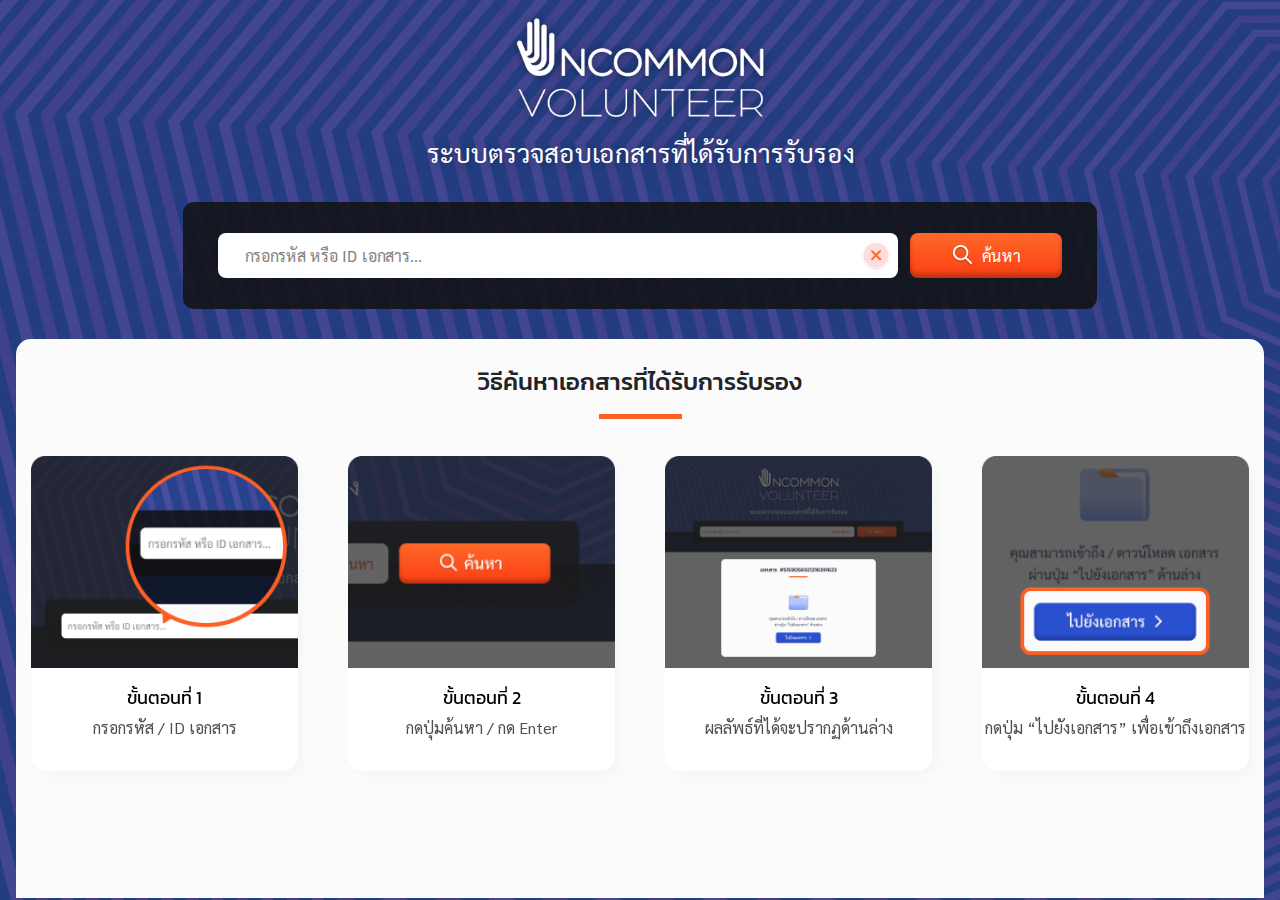
==== index.html @ cd889537 "edit for 01/07/65" ====
<!DOCTYPE html>
<html lang="en">

<head>
  <meta charset="UTF-8">
  <meta http-equiv="X-UA-Compatible" content="IE=edge">
  <meta name="viewport" content="width=device-width, initial-scale=1.0">
  <meta name="viewport" content="width=device-width, initial-scale=1, shrink-to-fit=no">
  <link rel="stylesheet" href="style.css">
  <link rel="stylesheet" href="https://stackpath.bootstrapcdn.com/bootstrap/4.3.1/css/bootstrap.min.css" integrity="sha384-ggOyR0iXCbMQv3Xipma34MD+dH/1fQ784/j6cY/iJTQUOhcWr7x9JvoRxT2MZw1T" crossorigin="anonymous">
  <link rel="stylesheet" href="https://cdnjs.cloudflare.com/ajax/libs/OwlCarousel2/2.3.4/assets/owl.carousel.min.css">
  <link rel="stylesheet" href="https://cdnjs.cloudflare.com/ajax/libs/OwlCarousel2/2.3.4/assets/owl.theme.default.min.css">
  <title>Uncommon</title>
</head>
<body>
    <main class="bg-img">
      <div class="container-new px-3">
        <img class="logo to-center" src="image/logo-uncommon.png" alt="uncommon-logo">
        <span class="title-search text-center focus-expand">ระบบตรวจสอบเอกสารที่ได้รับการรับรอง</span>
        <div class="search-bar d-flex justify-content-center">
          <div class="search-wrapper w-100 h-100  d-flex align-items-center justify-content-center flex-md-row flex-column">
            <div class="w-100 position-relative d-flex  justify-content-center">
              <input class="px-3 input-js w-100" type="text" id="searchBar" placeholder="กรอกรหัส หรือ ID เอกสาร...">
              <button class="clear-search position-absolute" style="top: 18%; right: 1%;">
                <img src="image/icon/x-mark-red.svg" alt="" class="" style="width: inherit; height:inherit;" >
              </button>
            </div>
            <button class="search-button mt-md-0 mt-3 d-flex justify-content-center"><img src="image/search-icon.png">ค้นหา</button>
          </div>
        </div>

        <!-- first-page -->
        <div class="white-bg w-100 overflow-hidden js-wrapper">
          <div class="search-step">
            <div class="text-center">
              <span class="title-status focus-text">วิธีค้นหาเอกสารที่ได้รับการรับรอง</span>
            </div>
            <div class="underline scale-center"></div>
            <div class="container-card">
              <div class="owl-carousel owl-theme ani-fade-in">
                <div class=" step-card hvr-grow-shadow">
                  <div class="images-card w-100">
                    <img src="image/step1.png" alt="">
                  </div>
                  <span class="title-card">ขั้นตอนที่ 1</span>
                  <p class="details-card">กรอกรหัส / ID เอกสาร</p>
                </div>
                <div class=" step-card hvr-grow-shadow">
                  <div class="images-card w-100">
                    <img src="image/step2.png" alt="">
                  </div>
                  <span class="title-card">ขั้นตอนที่ 2</span>
                  <p class="details-card">กดปุ่มค้นหา / กด Enter</p>
                </div>
                <div class=" step-card hvr-grow-shadow">
                  <div class="images-card w-100">
                    <img src="image/step3.png" alt="">
                  </div>
                  <span class="title-card">ขั้นตอนที่ 3</span>
                  <p class="details-card">ผลลัพธ์ที่ได้จะปรากฏด้านล่าง</p>
                </div>
                <div class=" step-card hvr-grow-shadow">
                  <div class="images-card w-100">
                    <img src="image/step4.png" alt="">
                  </div>
                  <span class="title-card">ขั้นตอนที่ 4</span>
                  <p class="details-card">กดปุ่ม “ไปยังเอกสาร” เพื่อเข้าถึงเอกสาร</p>
                </div>
              
              </div>
            </div>
          </div>
          <!-- 404 NOT FOUND -->
          <!-- <div class="not-found-wrapper w-100">
            <span class="title-status focus-text">ไม่พบรหัส หรือ ID เอกสาร</span>
            <div class="underline scale-center "></div>
            <div class="d-flex justify-content-center flip-right mt-3">
                <img src="image/not-found.png" alt="" class="not-found">
            </div>
          </div> -->
          <!-- read-file -->
          <!-- <div class="read-file-wrapper">
            <span class="title-status focus-text text-center">เอกสาร #5159056921216391623</span>
            <div class="underline scale-center"></div>
            <div class="d-flex justify-content-center file">
                <img src="image/file.png" alt="" class="">
            </div>
            <div class="text-center read-file">
              <span class="d-block">คุณสามารถเข้าถึง / ดาวน์โหลด เอกสาร</span>
              <span class="d-block">ผ่านปุ่ม “ไปยังเอกสาร” ด้านล่าง</span>
            </div>
            <button class="btn-read d-flex align-items-center mx-auto mt-3 mt-sm-4">
                <a href="http://" target="_blank">
                  <span class="text-light">ไปยังเอกสาร</span>
                </a>
            </button>
          </div> -->
        </div>


      </div>
    </main>


    <script src="https://code.jquery.com/jquery-3.3.1.slim.min.js" integrity="sha384-q8i/X+965DzO0rT7abK41JStQIAqVgRVzpbzo5smXKp4YfRvH+8abtTE1Pi6jizo" crossorigin="anonymous"></script>
    <script src="https://cdnjs.cloudflare.com/ajax/libs/popper.js/1.14.7/umd/popper.min.js" integrity="sha384-UO2eT0CpHqdSJQ6hJty5KVphtPhzWj9WO1clHTMGa3JDZwrnQq4sF86dIHNDz0W1" crossorigin="anonymous"></script>
    <script src="https://stackpath.bootstrapcdn.com/bootstrap/4.3.1/js/bootstrap.min.js" integrity="sha384-JjSmVgyd0p3pXB1rRibZUAYoIIy6OrQ6VrjIEaFf/nJGzIxFDsf4x0xIM+B07jRM" crossorigin="anonymous"></script>
    <script src="https://cdnjs.cloudflare.com/ajax/libs/OwlCarousel2/2.3.4/owl.carousel.min.js" integrity="sha512-bPs7Ae6pVvhOSiIcyUClR7/q2OAsRiovw4vAkX+zJbw3ShAeeqezq50RIIcIURq7Oa20rW2n2q+fyXBNcU9lrw==" crossorigin="anonymous" referrerpolicy="no-referrer"></script>
    <script src="index.js"></script>
  </body>

</html>
---- style.css ----
@import url('https://fonts.googleapis.com/css2?family=Kanit:wght@400;500&family=Sarabun:wght@400;500&display=swap');

:root {
  --font-kanit: kanit;
  --font-sarabun: sarabun;
  --primary-color: #FE5F24;
  --title-text-color: #151D34;
  --text-color: #2E3B61;
}

* {
  margin: 0;
  padding: 0;
  box-sizing: border-box;
  font-family: var(--font-sarabun);
}
.not-found{
  display: inline-block;
  vertical-align: middle;
  -webkit-transform: perspective(1px) translateZ(0);
  transform: perspective(1px) translateZ(0);
  box-shadow: 0 0 1px rgba(0, 0, 0, 0);
  -webkit-transition-duration: 0.3s;
  transition-duration: 0.3s;
  -webkit-transition-property: transform;
  transition-property: transform;
  -webkit-transition-timing-function: ease-out;
  transition-timing-function: ease-out;
}
.not-found:hover{
  -webkit-transform: translateY(-8px);
  transform: translateY(-8px);
}
.file{
  margin-top: 75px;
}

@media only screen and (max-width:1300px) {
  .file {
    margin-top: 32px;
  }
}
.bg-img {
  min-height: 100vh;
  width: 100%;
  background-image: url(image/background.png);
  display: flex;
  flex-direction: column;
  justify-content: center;
  align-items: center;
}

.logo {
  display: flex;
  margin: 0 auto;
  padding-top: 30px;
}

.container-new {
  width: 1440px;
  max-width: 100%;
  margin: 0 auto;
}

.title-search {
  display: flex;
  justify-content: center;
  font-family: var(--font-sarabun);
  font-size: 26px;
  text-shadow: 0px 1px 8px rgba(0, 0, 0, 0.25);
  color: #FFFFFF;
}
.search-bar {
  background: rgba(17, 17, 17, 0.85);
  width: 914px;
  margin: 30px auto;
  padding: 6px 10px 6px 10px;
  border-radius: 11px;
  max-width: 100%;
}


.search-bar .search-wrapper {
  padding: 25px;
}

@media only screen and (max-width:576px) {
  .search-bar .search-wrapper {
    padding: 10px;
  }
}

.search-bar input {
  display: block;
  border: 0;
  border-radius: 8px;
  height: 45px;
  outline: none ;
}
.search-bar input:focus {
  border: 2px solid #FF6827;
}
.search-bar-bg{
  background: rgba(37, 77, 207, 0.8) ;
  transition: .4s ease;
}

::placeholder {
  color: #828282;
  font-size: 16px;
  padding-left: 11px;
}
.search-button:active img {
  transform: scale(1.2);
}
.search-button:active {
  transform: scale(1.05);
}
.search-button:focus,
.clear-search:focus,
.btn-read {
  outline: none !important;
}
.search-button {
  display: flex;
  background: linear-gradient(180deg, #FF6827 0%, #FB3F15 100%);
  color: #FFFFFF;
  padding: 0 48px;
  height: 45px;
  margin-left: 12px;
  border-radius: 8px;
  align-items: center;
  cursor: pointer;
  outline: none ;
  box-shadow: inset 0px -4px 5px rgba(0, 0, 0, 0.25);
  overflow: hidden;
  position: relative;
  border: 0;
  transition: .3s;
}
.search-button:after {
  background: #fff;
  content: "";
  height: 155px;
  left: -75px;
  opacity: .2;
  position: absolute;
  top: -50px;
  transform: rotate(35deg);
  transition: all 550ms cubic-bezier(0.19, 1, 0.22, 1);
  width: 50px;
  /* z-index: -10; */
}

.search-button:hover:after {
  left: 120%;
  transition: all 550ms cubic-bezier(0.19, 1, 0.22, 1);
}

.search-bar .search-wrapper img {
  margin-right: 8px;
}


.white-bg{
  background: #FBFBFB;
  width: 100%;
  height: calc(100vh - 421px);
  border-radius: 15px 15px 0 0;
  margin: 0 auto;
}
@media only screen and (max-width:576px) {
  .white-bg {
    height: calc(100vh - 300px);
  }
}
@media only screen and (max-width:375px) {
  .white-bg {
    height: calc(100vh - 373px);
  }
}
@media (max-height:668px) {
  .white-bg {
    height: calc(100vh - 240px);
  }
}
.owl-carousel{
  position: relative;
}
@media only screen and (max-width:576px) {
  .owl-carousel{
    margin-top: -69px;
  }
}
.owl-theme .owl-nav [class*=owl-]:hover {
  background: none !important;
  color: #FFF;
  text-decoration: none;
}
button:focus {
  outline: none !important;
}
.owl-nav{
  position: relative;
}
.owl-nav .owl-prev{
  position: absolute;
  left: 40%;
}
.owl-nav .owl-next{
  position: absolute;
  right: 40%;
}
@media only screen and (max-width:768px) {
  .owl-nav .owl-prev{
    left: 37%;
  }
  .owl-nav .owl-next{
    right: 37%;
  }
}

.title-status {
  display: flex;
  justify-content: center;
  font-family: var(--font-kanit);
  font-size: 24px;
  font-weight: 500;
  padding-top: 25px;
}


@media only screen and (max-height:768px) {
  .title-status {
    padding-top: 15px;
  }
}

.underline {
  background: var(--primary-color);
  height: 5px;
  width: 83px;
  margin: 0 auto;
  margin-top: 14px;
}

.container-card {
  display: flex;
  justify-content: center;
  margin-top: 35px;

}

.step-card {
  background: #FFFFFF;
  width: 285px;
  height: 315px;
  border-radius: 15px;
  box-shadow: 5px 5px 8px rgba(208, 219, 224, 0.15);
  margin: 0 15px;
}
@media only screen and (max-width:576px) {
  .step-card {
    transform: scale(0.8) !important;
  }
}

.images-card {
  width: 285px;
  margin-bottom: 16px;
  border-radius: 15px 15px 0 0;
  background-size: cover;
}
/* .images-card{
  width: 285px;
  max-width: 100%;
  box-shadow: 5px 5px 8px rgba(208, 219, 224, 0.15);
  border-radius: 15px 15px 0 0;
} */

.title-card {
  display: flex;
  justify-content: center;
  font-family: var(--font-kanit);
  color: #000;
  font-size: 18px;
  margin-bottom: 5px;
}

.details-card {
  text-align: center;
  color: #4F4F4F;
  font-size: 16px;
}

.step-1 {
  background-image: url('image/step1.png');
}

.step-2 {
  background-image: url('image/step2.png');
}

.step-3 {
  background-image: url('image/step3.png');
}

.step-4 {
  background-image: url('image/step4.png');
}

.clear-search{
  width: 30px;
  height:30px;
  max-width: 100%;
  margin: 0;
  border-radius: 50%;
  background-color: transparent;
  border: transparent;
  outline: none ;
  transition: .3s;
}

.clear-search:active {
  transform: scale(1.3);
}

.btn-read{
  padding: 9px 30px;
  border-radius: 8px;
  background: linear-gradient(180deg, #2950D0 0%, #2A50CE 100%);
  color: #FFFFFF;
  box-shadow: 0px -4px 5px #00000040 inset;
  border: transparent;
  outline: none ;
  border: none;
  text-align: center;
  font-size: 18px;
  transition: all 0.5s;
  cursor: pointer;
  margin: 5px;
}
.btn-read span {
  cursor: pointer;
  margin-bottom: 2px;
  display: inline-block;
  position: relative;
  transition: 0.5s;
}
.btn-read span:after {
  content: '\00bb';
  position: absolute;
  opacity: 0;
  top: 0;
  right: -20px;
  transition: 0.5s;
}
.btn-read:hover span {
  padding-right: 25px;
}

.btn-read:hover span:after {
  opacity: 1;
  right: 0;
}
button.btn-read:active{
  transform: scale(1.05);
}
.read-file{
  margin-top: 24px;
}
.read-file span {
  font-size: 16px;
}
.owl-item.active{
  display: flex;
  align-items: center;
  justify-content: center;
  height: 360px;
}
.hvr-grow-shadow {
  display: inline-block;
  vertical-align: middle;
  -webkit-transform: perspective(1px) translateZ(0);
  transform: perspective(1px) translateZ(0);
  -webkit-transition-duration: 0.3s;
  transition-duration: 0.3s;
  -webkit-transition-property: box-shadow, transform;
  transition-property: box-shadow, transform;
  position: relative;
}
.hvr-grow-shadow::after {
  position: absolute;
  top: 50%;
  left: 50%;
  transform: translate(-50%,-50%);
  width: 100%;
  height: 100%;
  content: '';
  transition: .2s;
  border-radius: 15px;
}
.hvr-grow-shadow:hover::after {
  border: 3px solid #2950D0;
}


.hvr-grow-shadow:hover, .hvr-grow-shadow:focus, .hvr-grow-shadow:active {
  box-shadow: 0 10px 10px -10px rgba(0, 0, 0, 0.5);
  -webkit-transform: scale(1.1);
  transform: scale(1.1);
}
.ani-fade-in {
  animation-name: fade-in-top;
  animation-duration: 1s;
  animation-timing-function: ease;
  animation-delay: 0s;
  animation-iteration-count: 1;
  animation-direction: normal;
  animation-fill-mode: none;
  /* shorthand 
  animation: fade-in-top 1s ease 0s 1 normal none;
  */ 
}
@keyframes fade-in-top {
  0%{
    transform: translateY(-50px);
    opacity: 0;
  }
  100%{
    transform: translateY(0);
    opacity: 1;
  }
}


.fadeInUp {
  -webkit-animation-name: fadeInUp;
  animation-name: fadeInUp;
  -webkit-animation-duration: 1s;
  animation-duration: 1s;
  -webkit-animation-fill-mode: both;
  animation-fill-mode: both;
  }
  @-webkit-keyframes fadeInUp {
  0% {
  opacity: 0;
  -webkit-transform: translate3d(0, 100%, 0);
  transform: translate3d(0, 100%, 0);
  }
  100% {
  opacity: 1;
  -webkit-transform: none;
  transform: none;
  }
  }
  @keyframes fadeInUp {
  0% {
  opacity: 0;
  -webkit-transform: translate3d(0, 100%, 0);
  transform: translate3d(0, 100%, 0);
  }
  100% {
  opacity: 1;
  -webkit-transform: none;
  transform: none;
  }
  } 
.focus-text {
  animation-name: focus-in-contract;
  animation-duration: 1s;
  animation-timing-function: ease;
  animation-delay: 0s;
  animation-iteration-count: 1;
  animation-direction: normal;
  animation-fill-mode: none;
  /* shorthand 
  animation: focus-in-contract 1s ease 0s 1 normal none;
  */ 
}
@keyframes focus-in-contract {
  0%{
    letter-spacing: 1em;
    filter: blur(12px);
    opacity: 0;
  }
  100%{
    filter: blur(0);
    opacity: 1;
  }
}
.scale-center {
  animation-name: scale-in-hor-center;
  animation-duration: 1s;
  animation-timing-function: ease;
  animation-delay: 0s;
  animation-iteration-count: 1;
  animation-direction: normal;
  animation-fill-mode: none;
  /* shorthand 
  animation: scale-in-hor-center 1s ease 0s 1 normal none;
  */ 
}
@keyframes scale-in-hor-center {
  0%{
    transform: scaleX(0);
    opacity: 1;
  }
  100%{
    transform: scaleX(1);
    opacity: 1;
  }
}

.flip-right {
  animation-name: flip-in-diagonal-bl;
  animation-duration: 1s;
  animation-timing-function: ease;
  animation-delay: 0s;
  animation-iteration-count: 1;
  animation-direction: normal;
  animation-fill-mode: none;
  /* shorthand 
  animation: flip-in-diagonal-bl 1s ease 0s 1 normal none;
  */ 
}
@keyframes flip-in-diagonal-bl {
  0%{
    transform: rotate3d(1,1,0,80deg);
    opacity: 0;
  }
  100%{
    transform: rotate3d(1,1,0,0deg);
    opacity: 1;
  }
}

.to-center {
  animation-name: shutter-in-top;
  animation-duration: 1s;
  animation-timing-function: ease;
  animation-delay: 0s;
  animation-iteration-count: 1;
  animation-direction: normal;
  animation-fill-mode: none;
  /* shorthand 
  animation: shutter-in-top 1s ease 0s 1 normal none;
  */ 
}
@keyframes shutter-in-top {
  0%{
    transform: rotateX(-100deg);
    transform-origin: top;
    opacity: 0;
  }
  100%{
    transform: rotateX(0deg);
    transform-origin: top;
    opacity: 1;
  }
}

.focus-expand {
  animation-name: focus-in-expand;
  animation-duration: 1s;
  animation-timing-function: ease;
  animation-delay: 0s;
  animation-iteration-count: 1;
  animation-direction: normal;
  animation-fill-mode: none;
  /* shorthand 
  animation: focus-in-expand 1s ease 0s 1 normal none;
  */ 
}
@keyframes focus-in-expand {
  0%{
    letter-spacing: -.5em;
    filter: blur(12px);
    opacity: 0;
  }
  100%{
    filter: blur(0);
    opacity: 1;
  }
}

@media (min-width:1500px) {
  .title-status{
    margin-top: 45px;
  }
}
@media (max-width:1440px) and (min-width:1025px) {
  .white-bg {
    height: calc(100vh - 341px);
  }
  .container-card {
    margin-top: 14px;
}
  .logo{
    width: 25%;
    padding-top: 0;
  }
}
@media (max-width:1024px) and (min-width:769px) {
  .container-new {
    margin-top: 120px;
  }
  .white-bg{
    height: calc(100vh - 540px);
  }
  .owl-item.active{
    height: 550px;
    padding-right: 10px;
  }
  .step-card {
    background: #FFFFFF;
    width: 100%;
    height: 495px;
    border-radius: 15px;
    box-shadow: 5px 5px 8px rgba(208, 219, 224, 0.15);
    margin: 0 15px;
  }
  .title-card{
    font-size: 28px;
  }
  .details-card {
    font-size: 24px;
  }
}
@media (max-width:900px) {
  .search-button {
    display: flex;
    background: linear-gradient(180deg, #FF6827 0%, #FB3F15 100%);
    color: #FFFFFF;
    padding: 11px 40px;
    margin-left: 12px;
    border-radius: 8px;
    align-items: center;
    cursor: pointer;
  }
}
@media (max-width:834px) {
  .search-button {
    padding: 11px 30px;
  }
}

@media (max-width:754px) {
  .search-button {
    padding: 11px 30px;
  }
}
@media (max-width:665px) {
  .logo{
    width: 65%;
  }
  .search-button {
    padding: 11px 25px;
  }
}
@media (max-width:574px) {
  .logo{
    width: 70%;
  }

}
@media (max-width:490px) {
  .not-found{
    width: 70%;
  }
  .title-search {
    font-size: 22px;
  }


}
@media (max-width:435px) {
  .logo{
    width: 80%;
  }
  .title-search {
    font-size: 20px;
  }

}

@media (max-width:576px) {
  .file{
    margin-top: 30px;
  }
}

.scale {
  transform: scale(1.08);
}
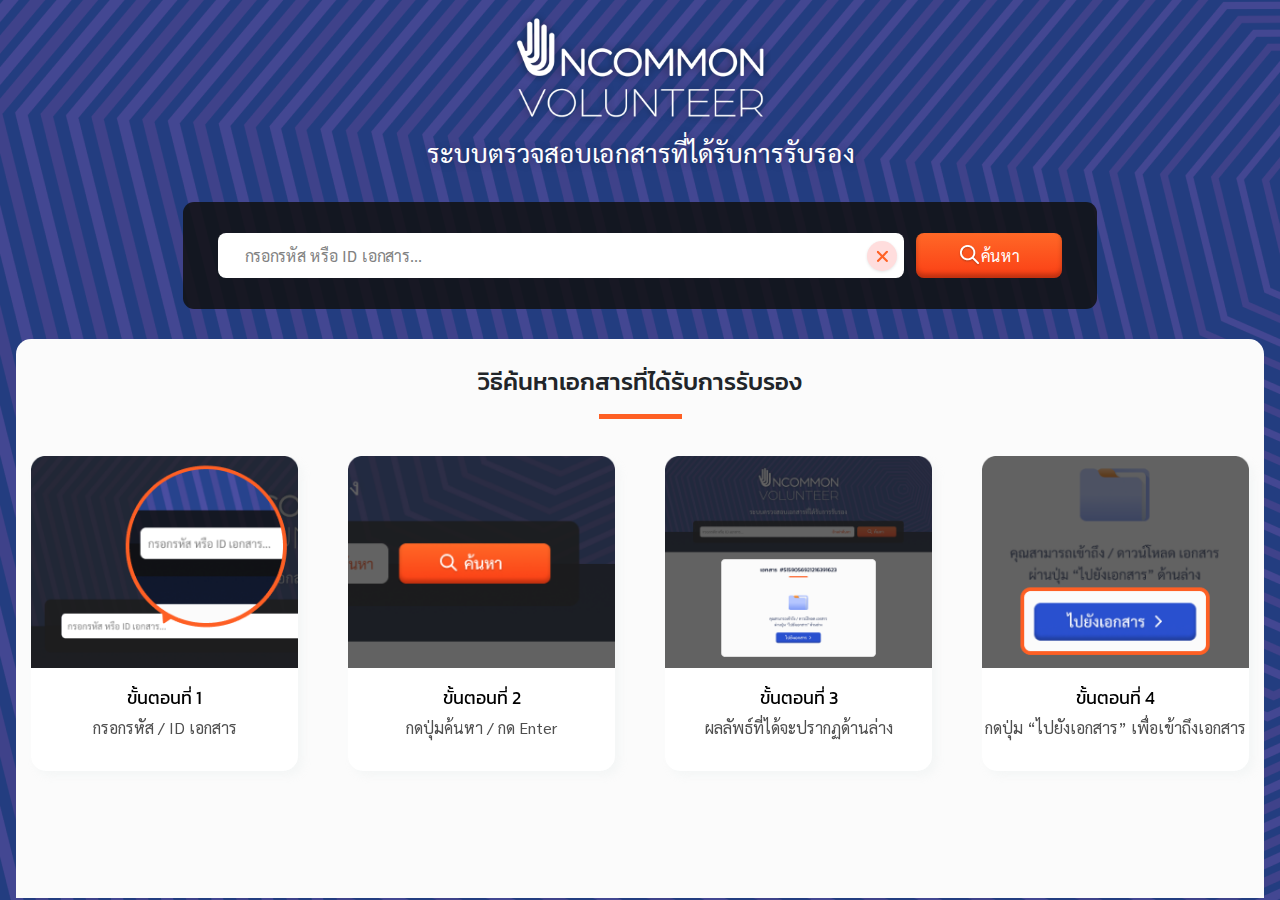
==== commit b01f88b6: "add hover button clear-search" ====
--- a/index.html
+++ b/index.html
@@ -21,8 +21,8 @@
           <div class="search-wrapper w-100 h-100  d-flex align-items-center justify-content-center flex-md-row flex-column">
             <div class="w-100 position-relative d-flex  justify-content-center">
               <input class="px-3 input-js w-100" type="text" id="searchBar" placeholder="กรอกรหัส หรือ ID เอกสาร...">
-              <button class="clear-search position-absolute" style="top: 18%; right: 1%;">
-                <img src="image/icon/x-mark-red.svg" alt="" class="" style="width: inherit; height:inherit;" >
+              <button class="clear-search position-absolute d-flex justify-content-center align-items-center" style="top: 18%; right: 1%;">
+                <img src="image/icon/only-x-mark.svg" alt="" class="x-mark text-center"  >
               </button>
             </div>
             <button class="search-button mt-md-0 mt-3 d-flex justify-content-center"><img src="image/search-icon.png">ค้นหา</button>
--- a/style.css
+++ b/style.css
@@ -157,9 +157,7 @@
   transition: all 550ms cubic-bezier(0.19, 1, 0.22, 1);
 }
 
-.search-bar .search-wrapper img {
-  margin-right: 8px;
-}
+
 
 
 .white-bg{
@@ -308,19 +306,31 @@
 .step-4 {
   background-image: url('image/step4.png');
 }
-
+.x-mark{
+  width: 12px;
+  height: 12px;
+  max-width: 100%;
+}
 .clear-search{
   width: 30px;
   height:30px;
   max-width: 100%;
   margin: 0;
   border-radius: 50%;
-  background-color: transparent;
-  border: transparent;
+  background: rgba(255, 221, 221, 1);
+  border: none;
   outline: none ;
   transition: .3s;
-}
-
+  box-shadow: 0px 1px 3px 0px rgba(0, 0, 0, 0.1);
+}
+.clear-search:hover img{
+  transform: rotate(180deg);
+  transition: .3s ease;
+}
+.clear-search img{
+  transform: rotate(-180deg);
+  transition: .3s ease;
+}
 .clear-search:active {
   transform: scale(1.3);
 }
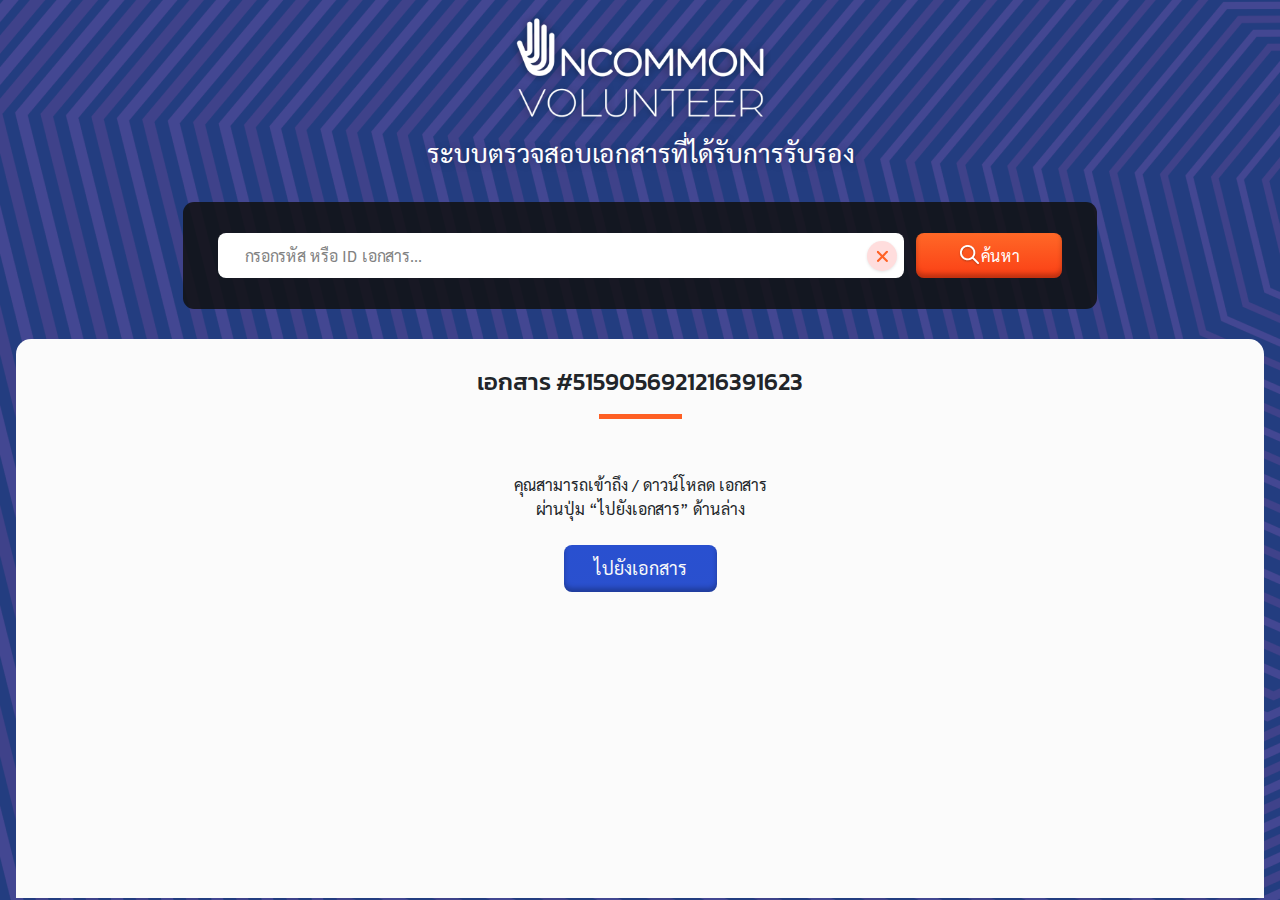
==== commit 7f8a0b0d: "file-anim" ====
--- a/index.html
+++ b/index.html
@@ -7,69 +7,75 @@
   <meta name="viewport" content="width=device-width, initial-scale=1.0">
   <meta name="viewport" content="width=device-width, initial-scale=1, shrink-to-fit=no">
   <link rel="stylesheet" href="style.css">
-  <link rel="stylesheet" href="https://stackpath.bootstrapcdn.com/bootstrap/4.3.1/css/bootstrap.min.css" integrity="sha384-ggOyR0iXCbMQv3Xipma34MD+dH/1fQ784/j6cY/iJTQUOhcWr7x9JvoRxT2MZw1T" crossorigin="anonymous">
+  <link rel="stylesheet" href="https://stackpath.bootstrapcdn.com/bootstrap/4.3.1/css/bootstrap.min.css"
+    integrity="sha384-ggOyR0iXCbMQv3Xipma34MD+dH/1fQ784/j6cY/iJTQUOhcWr7x9JvoRxT2MZw1T" crossorigin="anonymous">
   <link rel="stylesheet" href="https://cdnjs.cloudflare.com/ajax/libs/OwlCarousel2/2.3.4/assets/owl.carousel.min.css">
-  <link rel="stylesheet" href="https://cdnjs.cloudflare.com/ajax/libs/OwlCarousel2/2.3.4/assets/owl.theme.default.min.css">
+  <link rel="stylesheet"
+    href="https://cdnjs.cloudflare.com/ajax/libs/OwlCarousel2/2.3.4/assets/owl.theme.default.min.css">
   <title>Uncommon</title>
 </head>
+
 <body>
-    <main class="bg-img">
-      <div class="container-new px-3">
-        <img class="logo to-center" src="image/logo-uncommon.png" alt="uncommon-logo">
-        <span class="title-search text-center focus-expand">ระบบตรวจสอบเอกสารที่ได้รับการรับรอง</span>
-        <div class="search-bar d-flex justify-content-center">
-          <div class="search-wrapper w-100 h-100  d-flex align-items-center justify-content-center flex-md-row flex-column">
-            <div class="w-100 position-relative d-flex  justify-content-center">
-              <input class="px-3 input-js w-100" type="text" id="searchBar" placeholder="กรอกรหัส หรือ ID เอกสาร...">
-              <button class="clear-search position-absolute d-flex justify-content-center align-items-center" style="top: 18%; right: 1%;">
-                <img src="image/icon/only-x-mark.svg" alt="" class="x-mark text-center"  >
-              </button>
-            </div>
-            <button class="search-button mt-md-0 mt-3 d-flex justify-content-center"><img src="image/search-icon.png">ค้นหา</button>
+  <main class="bg-img">
+    <div class="container-new px-3">
+      <img class="logo to-center" src="image/logo-uncommon.png" alt="uncommon-logo">
+      <span class="title-search text-center focus-expand">ระบบตรวจสอบเอกสารที่ได้รับการรับรอง</span>
+      <div class="search-bar d-flex justify-content-center">
+        <div
+          class="search-wrapper w-100 h-100  d-flex align-items-center justify-content-center flex-md-row flex-column">
+          <div class="w-100 position-relative d-flex  justify-content-center">
+            <input class="px-3 input-js w-100" type="text" id="searchBar" placeholder="กรอกรหัส หรือ ID เอกสาร...">
+            <button class="clear-search position-absolute d-flex justify-content-center align-items-center"
+              style="top: 18%; right: 1%;">
+              <img src="image/icon/only-x-mark.svg" alt="" class="x-mark text-center">
+            </button>
           </div>
+          <button class="search-button mt-md-0 mt-3 d-flex justify-content-center"><img
+              src="image/search-icon.png">ค้นหา</button>
         </div>
+      </div>
 
-        <!-- first-page -->
-        <div class="white-bg w-100 overflow-hidden js-wrapper">
-          <div class="search-step">
-            <div class="text-center">
-              <span class="title-status focus-text">วิธีค้นหาเอกสารที่ได้รับการรับรอง</span>
-            </div>
-            <div class="underline scale-center"></div>
-            <div class="container-card">
-              <div class="owl-carousel owl-theme ani-fade-in">
-                <div class=" step-card hvr-grow-shadow">
-                  <div class="images-card w-100">
-                    <img src="image/step1.png" alt="">
-                  </div>
-                  <span class="title-card">ขั้นตอนที่ 1</span>
-                  <p class="details-card">กรอกรหัส / ID เอกสาร</p>
+      <!-- first-page -->
+      <div class="white-bg w-100 overflow-hidden js-wrapper">
+        <div class="search-step">
+          <!-- <div class="text-center">
+            <span class="title-status focus-text">วิธีค้นหาเอกสารที่ได้รับการรับรอง</span>
+          </div>
+          <div class="underline scale-center"></div>
+          <div class="container-card">
+            <div class="owl-carousel owl-theme ani-fade-in">
+              <div class=" step-card hvr-grow-shadow">
+                <div class="images-card w-100">
+                  <img src="image/step1.png" alt="">
                 </div>
-                <div class=" step-card hvr-grow-shadow">
-                  <div class="images-card w-100">
-                    <img src="image/step2.png" alt="">
-                  </div>
-                  <span class="title-card">ขั้นตอนที่ 2</span>
-                  <p class="details-card">กดปุ่มค้นหา / กด Enter</p>
+                <span class="title-card">ขั้นตอนที่ 1</span>
+                <p class="details-card">กรอกรหัส / ID เอกสาร</p>
+              </div>
+              <div class=" step-card hvr-grow-shadow">
+                <div class="images-card w-100">
+                  <img src="image/step2.png" alt="">
                 </div>
-                <div class=" step-card hvr-grow-shadow">
-                  <div class="images-card w-100">
-                    <img src="image/step3.png" alt="">
-                  </div>
-                  <span class="title-card">ขั้นตอนที่ 3</span>
-                  <p class="details-card">ผลลัพธ์ที่ได้จะปรากฏด้านล่าง</p>
+                <span class="title-card">ขั้นตอนที่ 2</span>
+                <p class="details-card">กดปุ่มค้นหา / กด Enter</p>
+              </div>
+              <div class=" step-card hvr-grow-shadow">
+                <div class="images-card w-100">
+                  <img src="image/step3.png" alt="">
                 </div>
-                <div class=" step-card hvr-grow-shadow">
-                  <div class="images-card w-100">
-                    <img src="image/step4.png" alt="">
-                  </div>
-                  <span class="title-card">ขั้นตอนที่ 4</span>
-                  <p class="details-card">กดปุ่ม “ไปยังเอกสาร” เพื่อเข้าถึงเอกสาร</p>
+                <span class="title-card">ขั้นตอนที่ 3</span>
+                <p class="details-card">ผลลัพธ์ที่ได้จะปรากฏด้านล่าง</p>
+              </div>
+              <div class=" step-card hvr-grow-shadow">
+                <div class="images-card w-100">
+                  <img src="image/step4.png" alt="">
                 </div>
-              
+                <span class="title-card">ขั้นตอนที่ 4</span>
+                <p class="details-card">กดปุ่ม “ไปยังเอกสาร” เพื่อเข้าถึงเอกสาร</p>
               </div>
+
             </div>
           </div>
+        </div> -->
           <!-- 404 NOT FOUND -->
           <!-- <div class="not-found-wrapper w-100">
             <span class="title-status focus-text">ไม่พบรหัส หรือ ID เอกสาร</span>
@@ -79,34 +85,45 @@
             </div>
           </div> -->
           <!-- read-file -->
-          <!-- <div class="read-file-wrapper">
+          <div class="read-file-wrapper">
             <span class="title-status focus-text text-center">เอกสาร #5159056921216391623</span>
             <div class="underline scale-center"></div>
-            <div class="d-flex justify-content-center file">
-                <img src="image/file.png" alt="" class="">
-            </div>
-            <div class="text-center read-file">
-              <span class="d-block">คุณสามารถเข้าถึง / ดาวน์โหลด เอกสาร</span>
-              <span class="d-block">ผ่านปุ่ม “ไปยังเอกสาร” ด้านล่าง</span>
-            </div>
-            <button class="btn-read d-flex align-items-center mx-auto mt-3 mt-sm-4">
-                <a href="http://" target="_blank">
-                  <span class="text-light">ไปยังเอกสาร</span>
-                </a>
-            </button>
-          </div> -->
+            <!-- <div class="d-flex justify-content-center file"> -->
+            <!-- <div id="file-bm"></div> -->
+            <!-- <img src="image/file.png" alt="" class=""> -->
+            <img id="file-bm" src="image/anim-svg/flie.gif" alt="" class="">
+          </div>
+          <div class="text-center read-file">
+            <span class="d-block">คุณสามารถเข้าถึง / ดาวน์โหลด เอกสาร</span>
+            <span class="d-block">ผ่านปุ่ม “ไปยังเอกสาร” ด้านล่าง</span>
+          </div>
+          <button class="btn-read d-flex align-items-center mx-auto mt-3 mt-sm-4">
+            <a href="http://" target="_blank">
+              <span class="text-light">ไปยังเอกสาร</span>
+            </a>
+          </button>
         </div>
+      </div>
 
 
-      </div>
-    </main>
+    </div>
+  </main>
 
 
-    <script src="https://code.jquery.com/jquery-3.3.1.slim.min.js" integrity="sha384-q8i/X+965DzO0rT7abK41JStQIAqVgRVzpbzo5smXKp4YfRvH+8abtTE1Pi6jizo" crossorigin="anonymous"></script>
-    <script src="https://cdnjs.cloudflare.com/ajax/libs/popper.js/1.14.7/umd/popper.min.js" integrity="sha384-UO2eT0CpHqdSJQ6hJty5KVphtPhzWj9WO1clHTMGa3JDZwrnQq4sF86dIHNDz0W1" crossorigin="anonymous"></script>
-    <script src="https://stackpath.bootstrapcdn.com/bootstrap/4.3.1/js/bootstrap.min.js" integrity="sha384-JjSmVgyd0p3pXB1rRibZUAYoIIy6OrQ6VrjIEaFf/nJGzIxFDsf4x0xIM+B07jRM" crossorigin="anonymous"></script>
-    <script src="https://cdnjs.cloudflare.com/ajax/libs/OwlCarousel2/2.3.4/owl.carousel.min.js" integrity="sha512-bPs7Ae6pVvhOSiIcyUClR7/q2OAsRiovw4vAkX+zJbw3ShAeeqezq50RIIcIURq7Oa20rW2n2q+fyXBNcU9lrw==" crossorigin="anonymous" referrerpolicy="no-referrer"></script>
-    <script src="index.js"></script>
-  </body>
+  <script src="https://code.jquery.com/jquery-3.3.1.slim.min.js"
+    integrity="sha384-q8i/X+965DzO0rT7abK41JStQIAqVgRVzpbzo5smXKp4YfRvH+8abtTE1Pi6jizo"
+    crossorigin="anonymous"></script>
+  <script src="https://cdnjs.cloudflare.com/ajax/libs/popper.js/1.14.7/umd/popper.min.js"
+    integrity="sha384-UO2eT0CpHqdSJQ6hJty5KVphtPhzWj9WO1clHTMGa3JDZwrnQq4sF86dIHNDz0W1"
+    crossorigin="anonymous"></script>
+  <script src="https://stackpath.bootstrapcdn.com/bootstrap/4.3.1/js/bootstrap.min.js"
+    integrity="sha384-JjSmVgyd0p3pXB1rRibZUAYoIIy6OrQ6VrjIEaFf/nJGzIxFDsf4x0xIM+B07jRM"
+    crossorigin="anonymous"></script>
+  <script src="https://cdnjs.cloudflare.com/ajax/libs/OwlCarousel2/2.3.4/owl.carousel.min.js"
+    integrity="sha512-bPs7Ae6pVvhOSiIcyUClR7/q2OAsRiovw4vAkX+zJbw3ShAeeqezq50RIIcIURq7Oa20rW2n2q+fyXBNcU9lrw=="
+    crossorigin="anonymous" referrerpolicy="no-referrer"></script>
+  <script src="index.js"></script>
+  <!-- <script src="https://cdnjs.cloudflare.com/ajax/libs/bodymovin/5.8.1/lottie.min.js"></script> -->
+</body>
 
 </html>--- a/style.css
+++ b/style.css
@@ -157,9 +157,6 @@
   transition: all 550ms cubic-bezier(0.19, 1, 0.22, 1);
 }
 
-
-
-
 .white-bg{
   background: #FBFBFB;
   width: 100%;
@@ -167,12 +164,22 @@
   border-radius: 15px 15px 0 0;
   margin: 0 auto;
 }
+
+#file-bm {
+  display: flex;
+  width: 100px;
+  margin: auto;
+  margin-top: 30px;
+}
+
+
 @media only screen and (max-width:576px) {
   .white-bg {
     height: calc(100vh - 300px);
   }
 }
 @media only screen and (max-width:375px) {
+
   .white-bg {
     height: calc(100vh - 373px);
   }
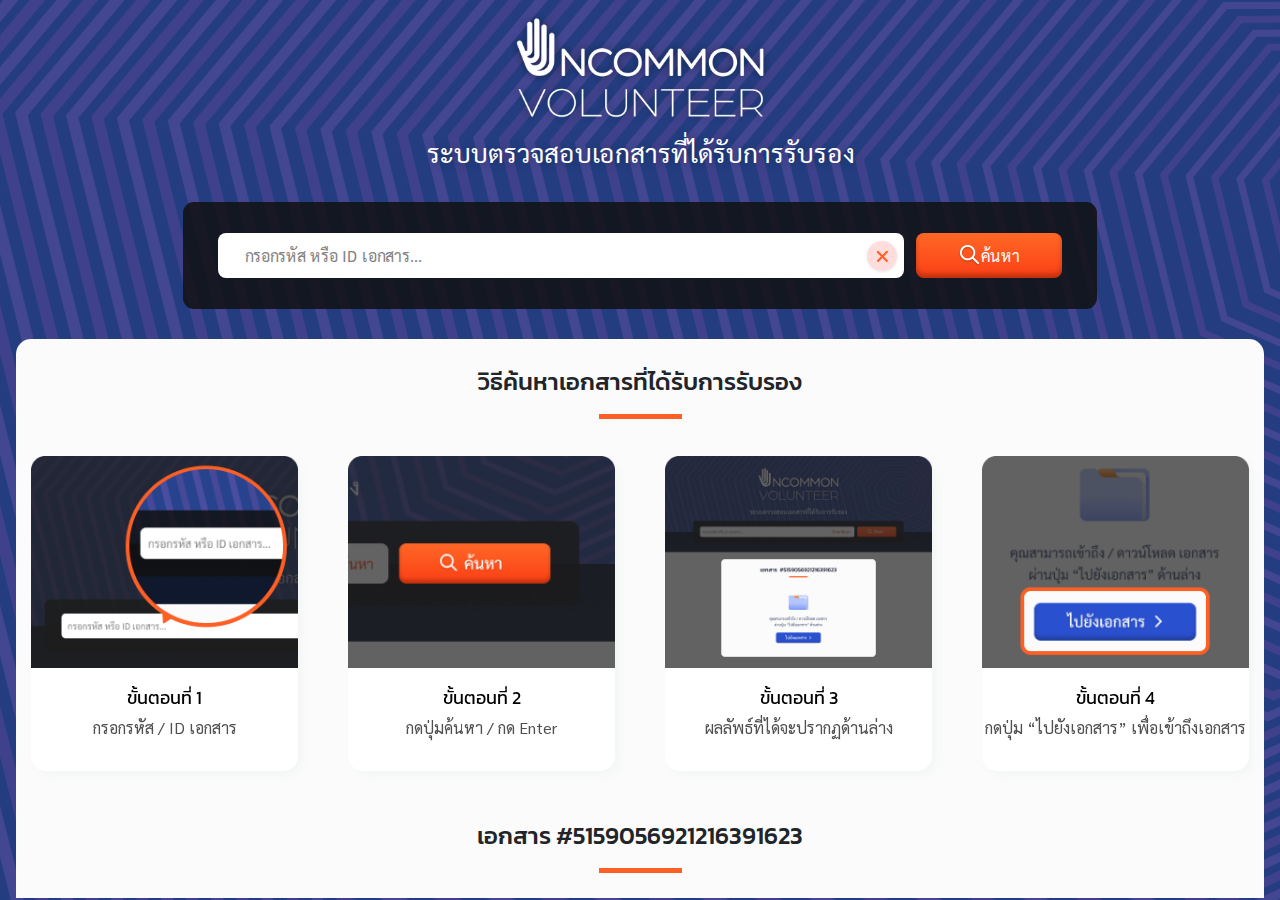
==== commit 187223b0: "gif test" ====
--- a/index.html
+++ b/index.html
@@ -38,7 +38,7 @@
       <!-- first-page -->
       <div class="white-bg w-100 overflow-hidden js-wrapper">
         <div class="search-step">
-          <!-- <div class="text-center">
+          <div class="text-center">
             <span class="title-status focus-text">วิธีค้นหาเอกสารที่ได้รับการรับรอง</span>
           </div>
           <div class="underline scale-center"></div>
@@ -75,35 +75,35 @@
 
             </div>
           </div>
-        </div> -->
-          <!-- 404 NOT FOUND -->
-          <!-- <div class="not-found-wrapper w-100">
+        </div>
+        <!-- 404 NOT FOUND -->
+        <!-- <div class="not-found-wrapper w-100">
             <span class="title-status focus-text">ไม่พบรหัส หรือ ID เอกสาร</span>
             <div class="underline scale-center "></div>
             <div class="d-flex justify-content-center flip-right mt-3">
                 <img src="image/not-found.png" alt="" class="not-found">
             </div>
           </div> -->
-          <!-- read-file -->
-          <div class="read-file-wrapper">
-            <span class="title-status focus-text text-center">เอกสาร #5159056921216391623</span>
-            <div class="underline scale-center"></div>
-            <!-- <div class="d-flex justify-content-center file"> -->
-            <!-- <div id="file-bm"></div> -->
-            <!-- <img src="image/file.png" alt="" class=""> -->
-            <img id="file-bm" src="image/anim-svg/flie.gif" alt="" class="">
-          </div>
-          <div class="text-center read-file">
-            <span class="d-block">คุณสามารถเข้าถึง / ดาวน์โหลด เอกสาร</span>
-            <span class="d-block">ผ่านปุ่ม “ไปยังเอกสาร” ด้านล่าง</span>
-          </div>
-          <button class="btn-read d-flex align-items-center mx-auto mt-3 mt-sm-4">
-            <a href="http://" target="_blank">
-              <span class="text-light">ไปยังเอกสาร</span>
-            </a>
-          </button>
+        <!-- read-file -->
+        <div class="read-file-wrapper">
+          <span class="title-status focus-text text-center">เอกสาร #5159056921216391623</span>
+          <div class="underline scale-center"></div>
+          <!-- <div class="d-flex justify-content-center file"> -->
+          <!-- <div id="file-bm"></div> -->
+          <!-- <img src="image/file.png" alt="" class=""> -->
+          <img id="file-bm" src="image/anim-svg/flie.gif" alt="" class="">
         </div>
+        <div class="text-center read-file">
+          <span class="d-block">คุณสามารถเข้าถึง / ดาวน์โหลด เอกสาร</span>
+          <span class="d-block">ผ่านปุ่ม “ไปยังเอกสาร” ด้านล่าง</span>
+        </div>
+        <button class="btn-read d-flex align-items-center mx-auto mt-3 mt-sm-4">
+          <a href="http://" target="_blank">
+            <span class="text-light">ไปยังเอกสาร</span>
+          </a>
+        </button>
       </div>
+    </div>
 
 
     </div>
--- a/style.css
+++ b/style.css
@@ -169,7 +169,6 @@
   display: flex;
   width: 100px;
   margin: auto;
-  margin-top: 30px;
 }
 
 
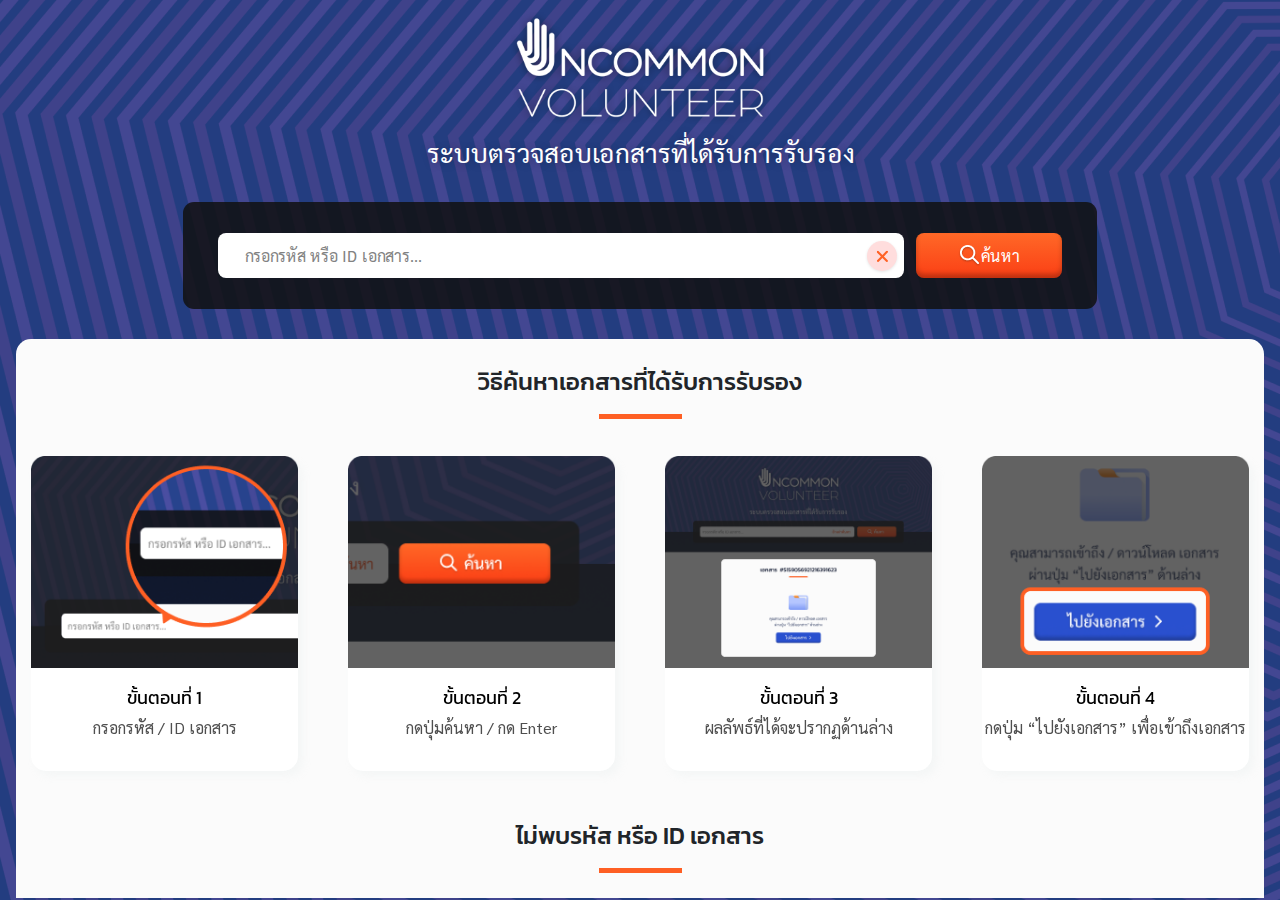
==== commit d552d36e: "add anim finish" ====
--- a/index.html
+++ b/index.html
@@ -77,20 +77,17 @@
           </div>
         </div>
         <!-- 404 NOT FOUND -->
-        <!-- <div class="not-found-wrapper w-100">
-            <span class="title-status focus-text">ไม่พบรหัส หรือ ID เอกสาร</span>
-            <div class="underline scale-center "></div>
-            <div class="d-flex justify-content-center flip-right mt-3">
-                <img src="image/not-found.png" alt="" class="not-found">
-            </div>
-          </div> -->
+        <div class="not-found-wrapper w-100">
+          <span class="title-status focus-text">ไม่พบรหัส หรือ ID เอกสาร</span>
+          <div class="underline scale-center "></div>
+          <div class="d-flex justify-content-center flip-right mt-3">
+            <img src="image/anim-svg/404.gif" alt="" class="not-found">
+          </div>
+        </div>
         <!-- read-file -->
-        <div class="read-file-wrapper">
+        <!-- <div class="read-file-wrapper">
           <span class="title-status focus-text text-center">เอกสาร #5159056921216391623</span>
           <div class="underline scale-center"></div>
-          <!-- <div class="d-flex justify-content-center file"> -->
-          <!-- <div id="file-bm"></div> -->
-          <!-- <img src="image/file.png" alt="" class=""> -->
           <img id="file-bm" src="image/anim-svg/flie.gif" alt="" class="">
         </div>
         <div class="text-center read-file">
@@ -101,7 +98,7 @@
           <a href="http://" target="_blank">
             <span class="text-light">ไปยังเอกสาร</span>
           </a>
-        </button>
+        </button> -->
       </div>
     </div>
 
@@ -123,7 +120,6 @@
     integrity="sha512-bPs7Ae6pVvhOSiIcyUClR7/q2OAsRiovw4vAkX+zJbw3ShAeeqezq50RIIcIURq7Oa20rW2n2q+fyXBNcU9lrw=="
     crossorigin="anonymous" referrerpolicy="no-referrer"></script>
   <script src="index.js"></script>
-  <!-- <script src="https://cdnjs.cloudflare.com/ajax/libs/bodymovin/5.8.1/lottie.min.js"></script> -->
 </body>
 
 </html>--- a/style.css
+++ b/style.css
@@ -15,6 +15,7 @@
   font-family: var(--font-sarabun);
 }
 .not-found{
+  width: 380px;
   display: inline-block;
   vertical-align: middle;
   -webkit-transform: perspective(1px) translateZ(0);
@@ -178,7 +179,6 @@
   }
 }
 @media only screen and (max-width:375px) {
-
   .white-bg {
     height: calc(100vh - 373px);
   }
@@ -216,6 +216,9 @@
   right: 40%;
 }
 @media only screen and (max-width:768px) {
+  .not-found {
+    width: 500px;
+  }
   .owl-nav .owl-prev{
     left: 37%;
   }
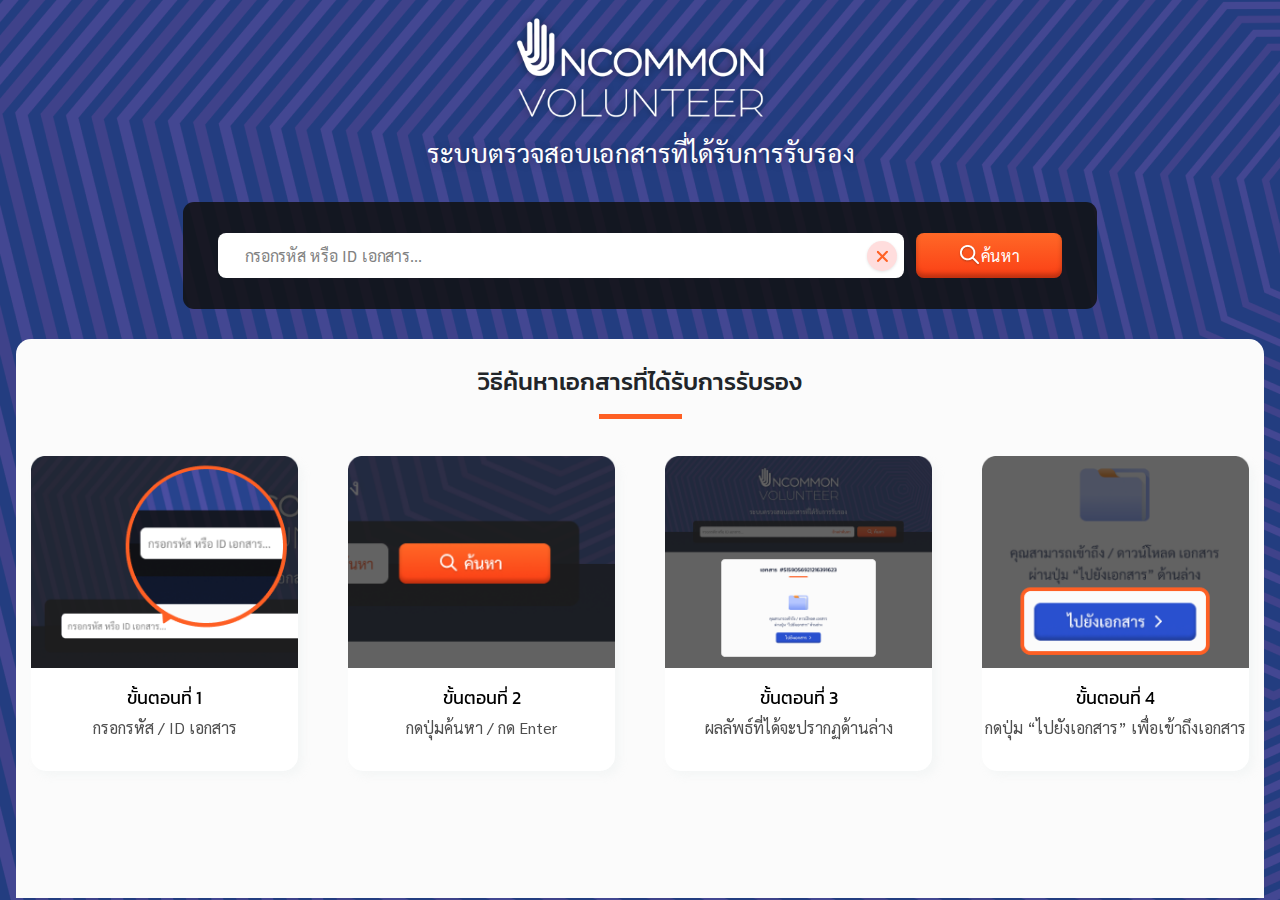
==== commit 1264b76f: "done" ====
--- a/index.html
+++ b/index.html
@@ -77,18 +77,18 @@
           </div>
         </div>
         <!-- 404 NOT FOUND -->
-        <div class="not-found-wrapper w-100">
+        <!-- <div class="not-found-wrapper w-100">
           <span class="title-status focus-text">ไม่พบรหัส หรือ ID เอกสาร</span>
           <div class="underline scale-center "></div>
           <div class="d-flex justify-content-center flip-right mt-3">
-            <img src="image/anim-svg/404.gif" alt="" class="not-found">
+            <img src="image/anim-gif/404.gif" alt="" class="not-found">
           </div>
-        </div>
+        </div> -->
         <!-- read-file -->
         <!-- <div class="read-file-wrapper">
           <span class="title-status focus-text text-center">เอกสาร #5159056921216391623</span>
           <div class="underline scale-center"></div>
-          <img id="file-bm" src="image/anim-svg/flie.gif" alt="" class="">
+          <img id="file-bm" src="image/anim-gif/flie.gif" alt="" class="">
         </div>
         <div class="text-center read-file">
           <span class="d-block">คุณสามารถเข้าถึง / ดาวน์โหลด เอกสาร</span>
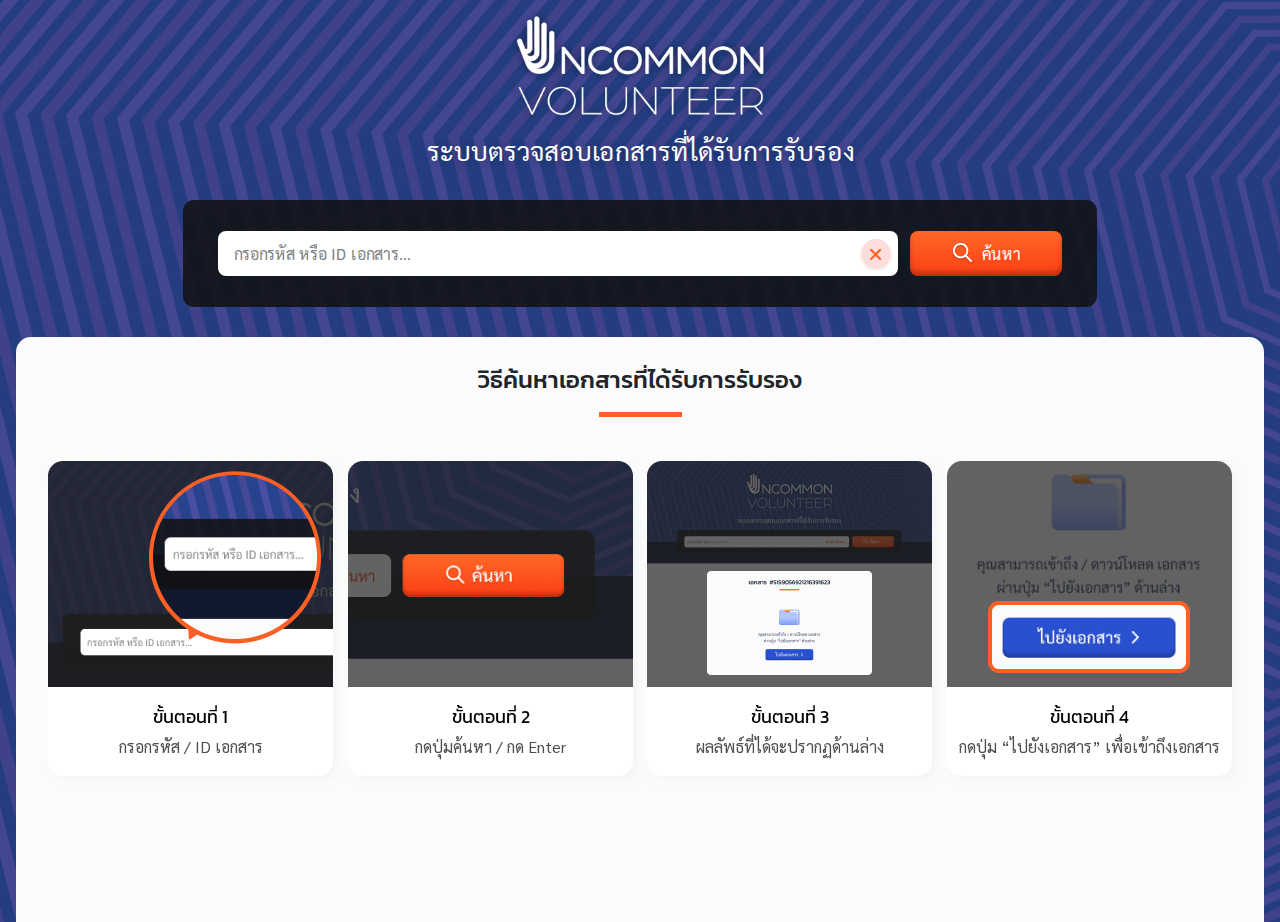
==== commit a3d9ade3: "update new content" ====
--- a/index.html
+++ b/index.html
@@ -24,14 +24,15 @@
         <div
           class="search-wrapper w-100 h-100  d-flex align-items-center justify-content-center flex-md-row flex-column">
           <div class="w-100 position-relative d-flex  justify-content-center">
-            <input class="px-3 input-js w-100" type="text" id="searchBar" placeholder="กรอกรหัส หรือ ID เอกสาร...">
-            <button class="clear-search position-absolute d-flex justify-content-center align-items-center"
-              style="top: 18%; right: 1%;">
+            <input class=" px-3 input-js w-100" type="text" id="searchBar" placeholder="กรอกรหัส หรือ ID เอกสาร...">
+            <button class="clear-search position-absolute d-flex justify-content-center align-items-center">
               <img src="image/icon/only-x-mark.svg" alt="" class="x-mark text-center">
             </button>
           </div>
-          <button class="search-button mt-md-0 mt-3 d-flex justify-content-center"><img
-              src="image/search-icon.png">ค้นหา</button>
+          <button class="search-button d-flex justify-content-center"><img
+              src="image/search-icon.png">
+              <span class="ml-2">ค้นหา</span>
+          </button>
         </div>
       </div>
 
--- a/style.css
+++ b/style.css
@@ -15,7 +15,7 @@
   font-family: var(--font-sarabun);
 }
 .not-found{
-  width: 380px;
+  width: 530px;
   display: inline-block;
   vertical-align: middle;
   -webkit-transform: perspective(1px) translateZ(0);
@@ -28,14 +28,18 @@
   -webkit-transition-timing-function: ease-out;
   transition-timing-function: ease-out;
 }
-.not-found:hover{
-  -webkit-transform: translateY(-8px);
-  transform: translateY(-8px);
+.owl-theme .owl-dots, .owl-theme .owl-nav {
+  margin-top: -20px;
+  text-align: center;
+  -webkit-tap-highlight-color: transparent;
 }
 .file{
   margin-top: 75px;
 }
-
+input[type="text"]::placeholder {               
+  /* Firefox, Chrome, Opera */ 
+  padding-left: 0px; 
+} 
 @media only screen and (max-width:1300px) {
   .file {
     margin-top: 32px;
@@ -172,6 +176,47 @@
   margin: auto;
 }
 
+@media (max-width:825px) and (min-width:815px) {
+  .search-button {
+    margin-top: 0rem !important;
+}
+  .owl-carousel .owl-stage{
+    margin-top: 30px;
+    margin-bottom: 20px;
+  }
+  .white-bg {
+    height: calc(100vh - 460px) !important;
+  }
+  .step-card {
+    background: #FFFFFF;
+    width: 100%;
+    border-radius: 15px;
+    box-shadow: 5px 5px 8px rgba(208, 219, 224, 0.15);
+    margin: 0 15px;
+  }
+  .container-new {
+    margin-top: 40px !important;
+  }
+  .title-card {
+    font-size: 22px !important;
+  }
+  .details-card {
+    font-size: 20px !important;
+  }
+  .container-card {
+    display: flex;
+    justify-content: center;
+    margin-top: 0px !important;
+  }
+  .owl-nav .owl-prev {
+    position: absolute;
+    left: 39% !important;
+  }
+  .owl-nav .owl-next {
+    position: absolute;
+    right: 39% !important;
+  }
+}
 
 @media only screen and (max-width:576px) {
   .white-bg {
@@ -321,6 +366,8 @@
   max-width: 100%;
 }
 .clear-search{
+  top: 18%; 
+  right: 1%;
   width: 30px;
   height:30px;
   max-width: 100%;
@@ -333,11 +380,11 @@
   box-shadow: 0px 1px 3px 0px rgba(0, 0, 0, 0.1);
 }
 .clear-search:hover img{
-  transform: rotate(180deg);
+  transform: rotate(3deg);
   transition: .3s ease;
 }
 .clear-search img{
-  transform: rotate(-180deg);
+  transform: rotate(-90deg);
   transition: .3s ease;
 }
 .clear-search:active {
@@ -385,6 +432,42 @@
 button.btn-read:active{
   transform: scale(1.05);
 }
+
+.btn-read-mobile{
+  padding: 9px 30px;
+  border-radius: 8px;
+  background: linear-gradient(180deg, #2950D0 0%, #2A50CE 100%);
+  color: #FFFFFF;
+  box-shadow: 0px -4px 5px #00000040 inset;
+  border: transparent;
+  outline: none ;
+  border: none;
+  text-align: center;
+  font-size: 18px;
+  transition: all 0.5s;
+  cursor: pointer;
+  margin: 5px;
+}
+.btn-read-mobile span {
+  cursor: pointer;
+  margin-bottom: 2px;
+  display: inline-block;
+  position: relative;
+  transition: 0.5s;
+  padding-right: 25px;
+}
+.btn-read-mobile span:after {
+  content: '\00bb';
+  position: absolute;
+  opacity: 1;
+  top: 0;
+  right: 0px;
+}
+button.btn-read-mobile:active{
+  transform: scale(1.05);
+}
+
+
 .read-file{
   margin-top: 24px;
 }
@@ -392,11 +475,11 @@
   font-size: 16px;
 }
 .owl-item.active{
+  height: 370px;
   display: flex;
-  align-items: center;
   justify-content: center;
-  height: 360px;
-}
+}
+
 .hvr-grow-shadow {
   display: inline-block;
   vertical-align: middle;
@@ -610,7 +693,7 @@
 }
 @media (max-width:1440px) and (min-width:1025px) {
   .white-bg {
-    height: calc(100vh - 341px);
+    height: calc(100vh - 315px);
   }
   .container-card {
     margin-top: 14px;
@@ -620,12 +703,20 @@
     padding-top: 0;
   }
 }
-@media (max-width:1024px) and (min-width:769px) {
+@media (min-width:1100px) {
+  .owl-carousel .owl-stage {
+    margin-top: 30px;
+  }
+}
+@media (max-width:1024px) and (min-width:821px) {
   .container-new {
-    margin-top: 120px;
-  }
+    margin-top: 60px;
+  }
+  #file-bm {
+    width: 180px !important;
+}
   .white-bg{
-    height: calc(100vh - 540px);
+    height: calc(100vh - 485px);
   }
   .owl-item.active{
     height: 550px;
@@ -638,6 +729,12 @@
     border-radius: 15px;
     box-shadow: 5px 5px 8px rgba(208, 219, 224, 0.15);
     margin: 0 15px;
+  }
+  .title-status, .title-search{
+    font-size: 32px;
+  }
+  .title-status{
+    padding-top: 50px;
   }
   .title-card{
     font-size: 28px;
@@ -659,11 +756,24 @@
   }
 }
 @media (max-width:834px) {
+  .title-status, .title-search{
+    font-size: 28px;
+  }
+  .title-status{
+    padding-top: 50px;
+  }
   .search-button {
     padding: 11px 30px;
   }
 }
-
+@media (max-width:770px) {
+  .title-status{
+    padding-top: 25px !important;
+  }
+  .search-button{
+    margin-top: 1rem !important;
+  }
+}
 @media (max-width:754px) {
   .search-button {
     padding: 11px 30px;
@@ -685,7 +795,7 @@
 }
 @media (max-width:490px) {
   .not-found{
-    width: 70%;
+    width: 75%;
   }
   .title-search {
     font-size: 22px;
@@ -694,15 +804,92 @@
 
 }
 @media (max-width:435px) {
+  .owl-item.active {
+    height: 370px;
+    margin-top: 25px;
+    display: flex;
+    justify-content: center;
+}
+  
   .logo{
     width: 80%;
   }
   .title-search {
     font-size: 20px;
   }
-
-}
-
+  .clear-search{
+    top: 18%; 
+    right: 2%;
+  }
+  .title-status, .title-search{
+    font-size: 20px;
+  }
+  .white-bg {
+    height: calc(100vh - 345px);
+  }
+  .owl-theme .owl-nav.disabled+.owl-dots {
+    margin-top: -10px !important;
+  }
+}
+
+@media (max-width:376px) {
+  .logo {
+    width: 80%;
+    padding-top: 0px;
+  }
+  .search-button{
+    margin-top: 0.5rem !important;
+  }
+  .white-bg {
+    height: calc(100vh - 280px);
+  }
+  .search-bar {
+    background: rgba(17, 17, 17, 0.85);
+    width: 914px;
+    margin: 10px auto;
+    padding: 6px 10px 6px 10px;
+    border-radius: 11px;
+    max-width: 100%;
+  }
+  .owl-item.active {
+    display: flex;
+    justify-content: center;
+    height: 300px;
+    margin-top: 25px
+  }
+  .owl-theme .owl-nav.disabled+.owl-dots {
+    margin-top: 0px;
+  }
+}
+@media (max-height:737px) {
+  .logo {
+    width: 80%;
+    padding-top: 0px;
+  }
+  .search-button{
+    margin-top: 0.5rem !important;
+  }
+  .white-bg {
+    height: calc(100vh - 280px);
+  }
+  .search-bar {
+    background: rgba(17, 17, 17, 0.85);
+    width: 914px;
+    margin: 10px auto;
+    padding: 6px 10px 6px 10px;
+    border-radius: 11px;
+    max-width: 100%;
+  }
+  .owl-item.active {
+    display: flex;
+    justify-content: center;
+    height: 300px;
+    margin-top: 25px
+  }
+  .owl-theme .owl-nav.disabled+.owl-dots {
+    margin-top: 0px;
+  }
+}
 @media (max-width:576px) {
   .file{
     margin-top: 30px;
